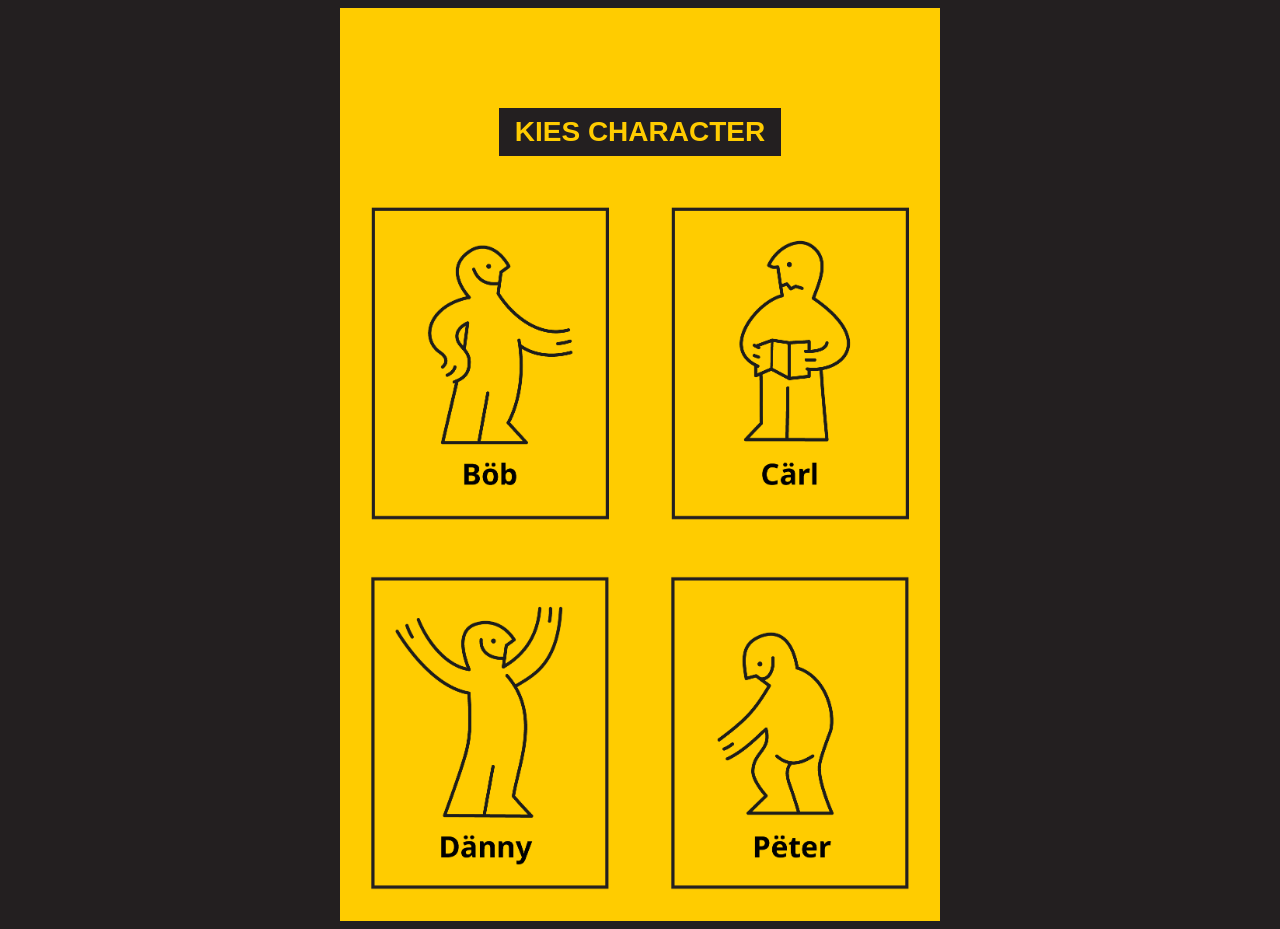
==== character.html @ ec03dd20 "html files in root folder" ====
<!DOCTYPE html>
<html lang="nl">
<head>
    <meta charset="UTF-8">
    <meta name="viewport" content="width=device-width, initial-scale=1.0">
    <title>Character selectie</title>
    <link rel="stylesheet" href="../main.css">


</head>
<body>

    <div class="mobile-only">

     <h1 class="kiescharacter" > Kies character </h1>
     <div class="cards">
        <a href="../HTML/inventory.html?character=bob" class="card">
            <img class="Bob" src="../Beelden/BOB_Bob.png" alt="Böb">
        </a>
        <a href="../HTML/inventory.html?character=carl" class="card">
            <img class="Carl" src="../Beelden/CARL_Carl.png" alt="Böb">
        </a>
        <a href="./inventory.html?character=danny" class="card">
            <img class="Danny" src="../Beelden/DANNY_Danny.png" alt="Böb">
        </a>
        <a href="./inventory.html?character=peter" class="card">
            <img class="Peter" src="../Beelden/PETER_Peter.png" alt="Böb">
        </a>
        
     </div>

     </div>
    
    
</body>
</html>
---- main.css ----
:root {
   --color-dark: #231f20;
   --color-yellow: #FFCC00;
}


body {
   background-color: var(--color-dark);
    font-size: 14px;
    color: var(--color-dark);
    text-align: center;
    font-family: "Noto Sans", sans-serif;
    
 }

.mobile-only {
       background-color: var(--color-yellow);
   max-width: 600px;
   margin: auto;
}



/* START pagina */

 .logo {
    width: 70%;
    margin: auto;
    margin-top: 200px;
 }

 .knop {
    color:  #FFCC00;
    display: inline-block;
    text-transform: uppercase;
    margin-top: 70px;
    background-color: #231f20;
    text-decoration: none;
    padding: 0.5rem 1rem 0.5rem 1rem;
    font-weight: 900;
    font-size: 18pt;
 }




 /* KIES CHARACTER */

.kiescharacter {
    text-transform: uppercase;
    color:  #FFCC00;
    display: inline-block;
    margin-top: 100px;
    background-color: #231f20;
    text-decoration: none;
    padding: 0.5rem 1rem 0.5rem 1rem;
    font-weight: 900;
}

img {
   max-width: 100%;
}

.cards {
   display: flex;
   flex-wrap: wrap;
   justify-content: center;
}

.card {
   width: 50%;
}





 /* INVENTORY */

 header {
      display: flex;
      align-items: flex-start;
      justify-content: flex-start;
      gap: 1rem;  
      padding-right: 12px;
 }

 header img {
      width: 30%;
 }

 header h1 {
   margin-top: 12px;
   background-color: #231f20;
   color: #FFCC00;
   padding: 0.5rem;
   font-size: 1.5rem;
}


.btn-row {
   padding: 12px;
   display: flex;
   justify-content: space-between;
   gap: 0.3rem;
   margin-top: 1rem;
}

.btn {
   background-color: var(--color-dark);
   color: var(--color-yellow);
   font-weight: 600;
   font-size: 12px;
   display: block;
   cursor: pointer;
   border: none;
   padding: 0.5rem 1rem;
}

.table {
   margin-top: 1rem;
   border: 1px solid #FFCC00;
   text-align: left;
   padding: 12px
}

th, td {
      padding: 1rem;
}

th {
   background-color: var(--color-dark);
   color: var(--color-yellow);
   padding: 0.5rem;
   font-size: 16px;
}

td:first-child {
   width: 20%;
}


/* POPUP */

.popup {
   position: fixed;
   top: 0;
   left: 0;
   width: 100%;
   height: 100%;
   background-color: rgba(0, 0, 0, 0.5);
   display: flex;
   justify-content: center;
   align-items: center;
}

.popup.hidden {
   display: none;
}

.popup-content {
   background-color: var(--color-yellow);
   padding: 2rem;
   border: 2px solid var(--color-dark);
   border-radius: 10px;
   text-align: center;
}

.popup-content h2 {
   margin-bottom: 1rem;
}

.popup-content ul {
   list-style: none;
   padding: 0;
   margin-bottom: 1rem;
}

.popup-content li {
   margin: 0.5rem 0;
}

#popup-button {
   background-color: var(--color-dark);
   color: var(--color-yellow);
   border: none;
   padding: 0.5rem 1rem;
   font-weight: 600;
   cursor: pointer;
}

/* ANIMATIES */

@keyframes popupSlideIn {
   from {
      opacity: 0;
      transform: scale(0.8);
   }
   to {
      opacity: 1;
      transform: scale(1);
   }
}

.popup:not(.hidden) .popup-content {
   animation: popupSlideIn 0.4s ease-out;
}

@keyframes itemReveal {
   0% {
      color: #999;
   }
   100% {
      color: var(--color-dark);
   }
}

.popup-content li.animating {
   animation: itemReveal 0.6s ease-in;
   font-weight: 600;
}
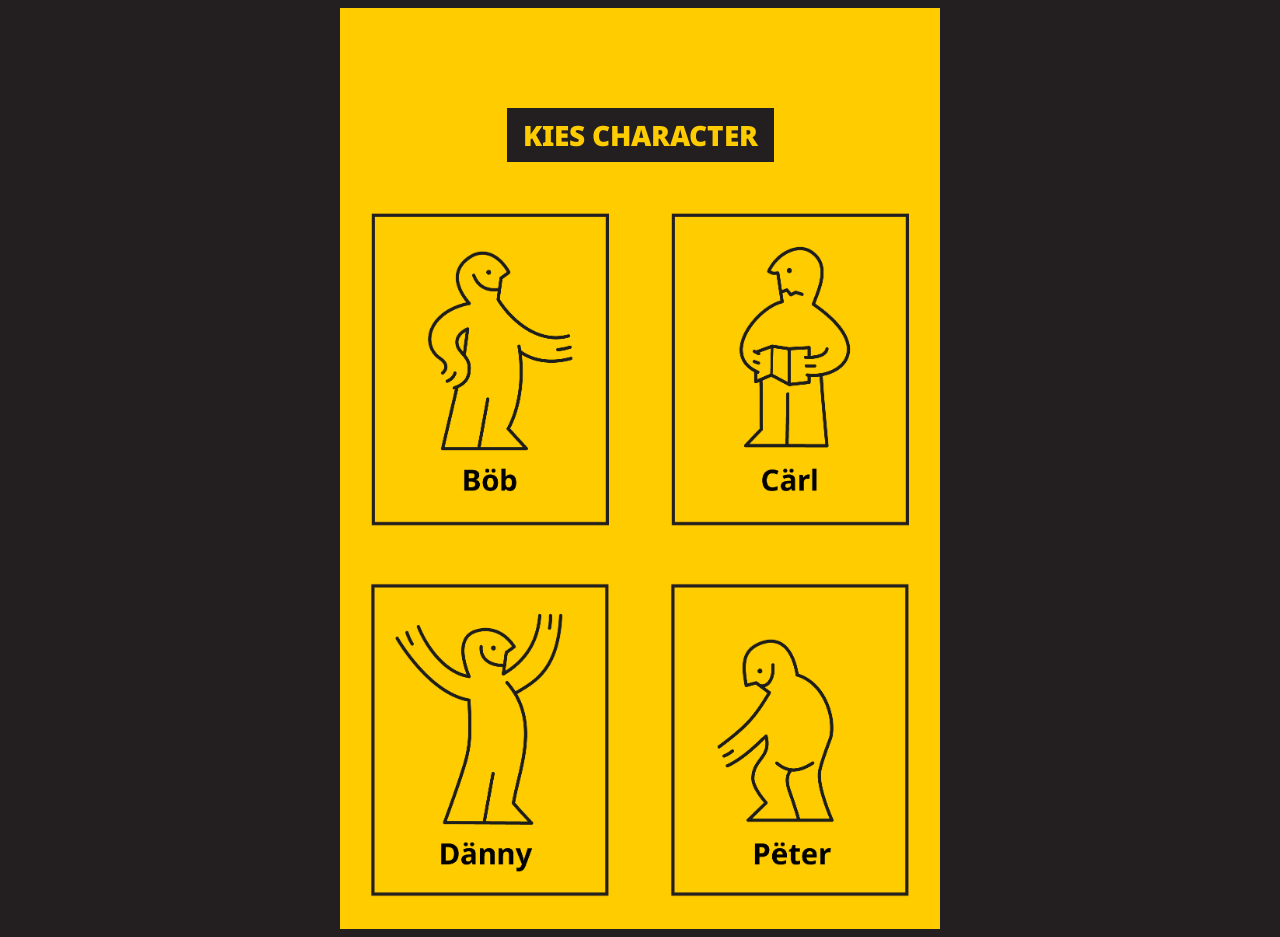
==== commit 00d12805: "html fix" ====
--- a/character.html
+++ b/character.html
@@ -4,7 +4,11 @@
     <meta charset="UTF-8">
     <meta name="viewport" content="width=device-width, initial-scale=1.0">
     <title>Character selectie</title>
-    <link rel="stylesheet" href="../main.css">
+    <link rel="stylesheet" href="./main.css">
+
+    <link rel="preconnect" href="https://fonts.googleapis.com">
+<link rel="preconnect" href="https://fonts.gstatic.com" crossorigin>
+<link href="https://fonts.googleapis.com/css2?family=Noto+Sans:ital,wght@0,100..900;1,100..900&display=swap" rel="stylesheet">
 
 
 </head>
@@ -14,17 +18,17 @@
 
      <h1 class="kiescharacter" > Kies character </h1>
      <div class="cards">
-        <a href="../HTML/inventory.html?character=bob" class="card">
-            <img class="Bob" src="../Beelden/BOB_Bob.png" alt="Böb">
+        <a href="./inventory.html?character=bob" class="card">
+            <img class="Bob" src="./Beelden/BOB_Bob.png" alt="Böb">
         </a>
-        <a href="../HTML/inventory.html?character=carl" class="card">
-            <img class="Carl" src="../Beelden/CARL_Carl.png" alt="Böb">
+        <a href="./inventory.html?character=carl" class="card">
+            <img class="Carl" src="./Beelden/CARL_Carl.png" alt="Böb">
         </a>
         <a href="./inventory.html?character=danny" class="card">
-            <img class="Danny" src="../Beelden/DANNY_Danny.png" alt="Böb">
+            <img class="Danny" src="./Beelden/DANNY_Danny.png" alt="Böb">
         </a>
         <a href="./inventory.html?character=peter" class="card">
-            <img class="Peter" src="../Beelden/PETER_Peter.png" alt="Böb">
+            <img class="Peter" src="./Beelden/PETER_Peter.png" alt="Böb">
         </a>
         
      </div>
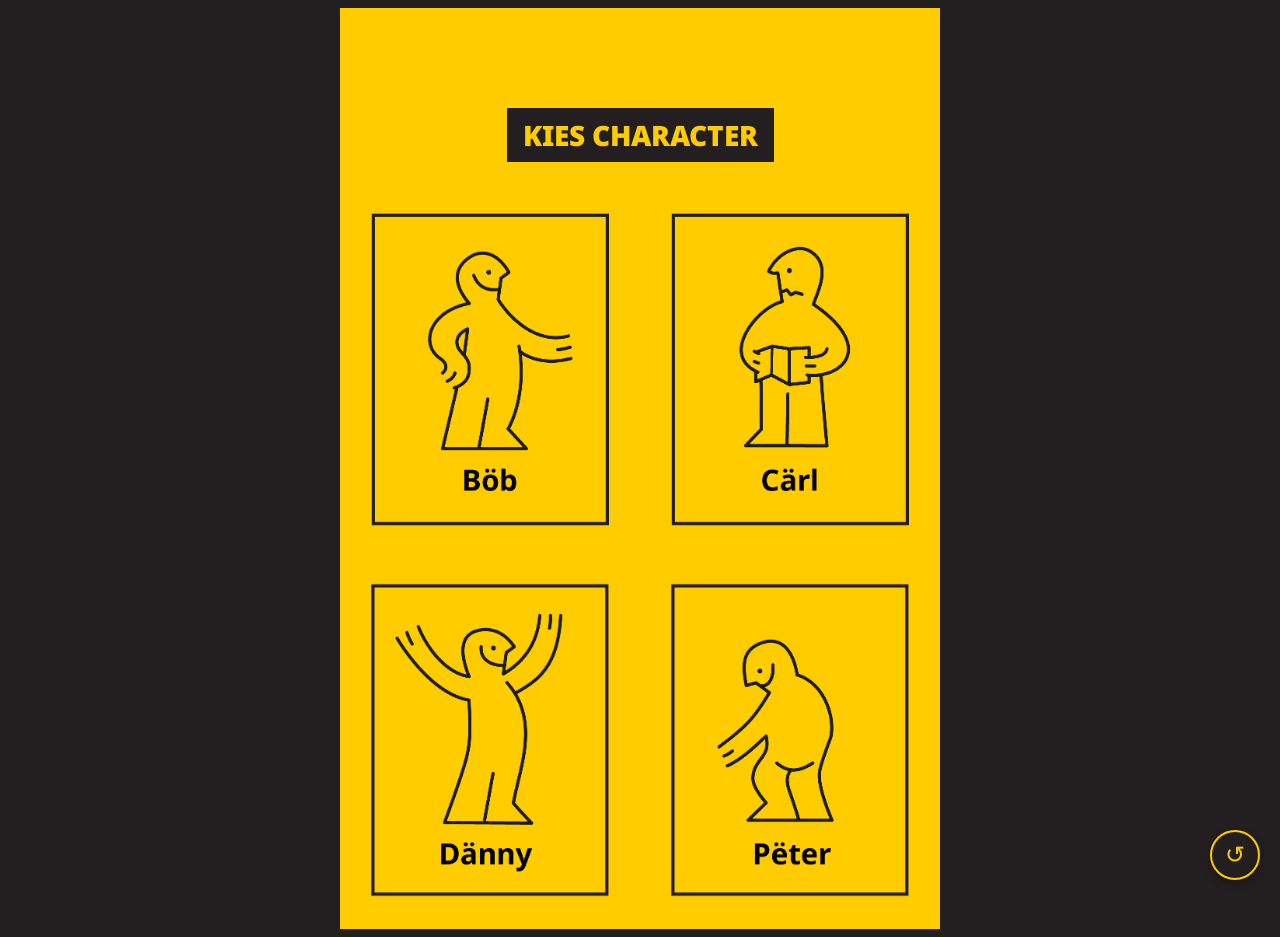
==== commit 8afb2f9f: "css fix en reset btn" ====
--- a/character.html
+++ b/character.html
@@ -35,6 +35,7 @@
 
      </div>
     
-    
+    <button class="reset-btn" title="Spel resetten">↺</button>
+    <script src="./reset-game.js"></script>
 </body>
 </html>
--- a/main.css
+++ b/main.css
@@ -17,6 +17,7 @@
        background-color: var(--color-yellow);
    max-width: 600px;
    margin: auto;
+   min-height: 100vh;
 }
 
 
@@ -218,4 +219,119 @@
 .popup-content li.animating {
    animation: itemReveal 0.6s ease-in;
    font-weight: 600;
+}
+
+/* RESET BUTTON */
+
+.reset-btn {
+   position: fixed;
+   bottom: 20px;
+   right: 20px;
+   width: 50px;
+   height: 50px;
+   border-radius: 50%;
+   background-color: var(--color-dark);
+   border: 2px solid var(--color-yellow);
+   color: var(--color-yellow);
+   font-size: 24px;
+   cursor: pointer;
+   display: flex;
+   align-items: center;
+   justify-content: center;
+   box-shadow: 0 4px 8px rgba(0, 0, 0, 0.3);
+   transition: all 0.3s ease;
+   z-index: 100;
+}
+
+.reset-btn:hover {
+   transform: scale(1.1);
+   box-shadow: 0 6px 12px rgba(0, 0, 0, 0.4);
+}
+
+.reset-btn:active {
+   transform: scale(0.95);
+}
+
+/* RESET CONFIRM DIALOG */
+
+.reset-confirm-dialog {
+   position: fixed;
+   top: 0;
+   left: 0;
+   width: 100%;
+   height: 100%;
+   background-color: rgba(0, 0, 0, 0.6);
+   display: flex;
+   justify-content: center;
+   align-items: center;
+   z-index: 1000;
+   opacity: 0;
+   transition: opacity 0.3s ease;
+}
+
+.reset-confirm-dialog.active {
+   opacity: 1;
+}
+
+.reset-confirm-content {
+   background-color: var(--color-yellow);
+   padding: 2rem;
+   border-radius: 10px;
+   border: 3px solid var(--color-dark);
+   max-width: 90%;
+   text-align: center;
+   transform: scale(0.9);
+   transition: transform 0.3s ease;
+}
+
+.reset-confirm-dialog.active .reset-confirm-content {
+   transform: scale(1);
+}
+
+.reset-confirm-content h3 {
+   margin: 0 0 0.5rem 0;
+   color: var(--color-dark);
+   font-size: 1.2rem;
+   text-transform: uppercase;
+}
+
+.reset-confirm-content p {
+   margin: 0 0 1.5rem 0;
+   color: var(--color-dark);
+   font-size: 0.9rem;
+}
+
+.reset-confirm-buttons {
+   display: flex;
+   gap: 1rem;
+   justify-content: center;
+}
+
+.reset-confirm-btn {
+   padding: 0.7rem 1.5rem;
+   font-weight: 600;
+   border: 2px solid var(--color-dark);
+   border-radius: 5px;
+   cursor: pointer;
+   transition: all 0.2s ease;
+   font-size: 0.9rem;
+   text-transform: uppercase;
+}
+
+.reset-cancel {
+   background-color: var(--color-yellow);
+   color: var(--color-dark);
+}
+
+.reset-cancel:hover {
+   background-color: #e6b800;
+}
+
+.reset-confirm {
+   background-color: var(--color-dark);
+   color: var(--color-yellow);
+}
+
+.reset-confirm:hover {
+   background-color: #1a1415;
 }
